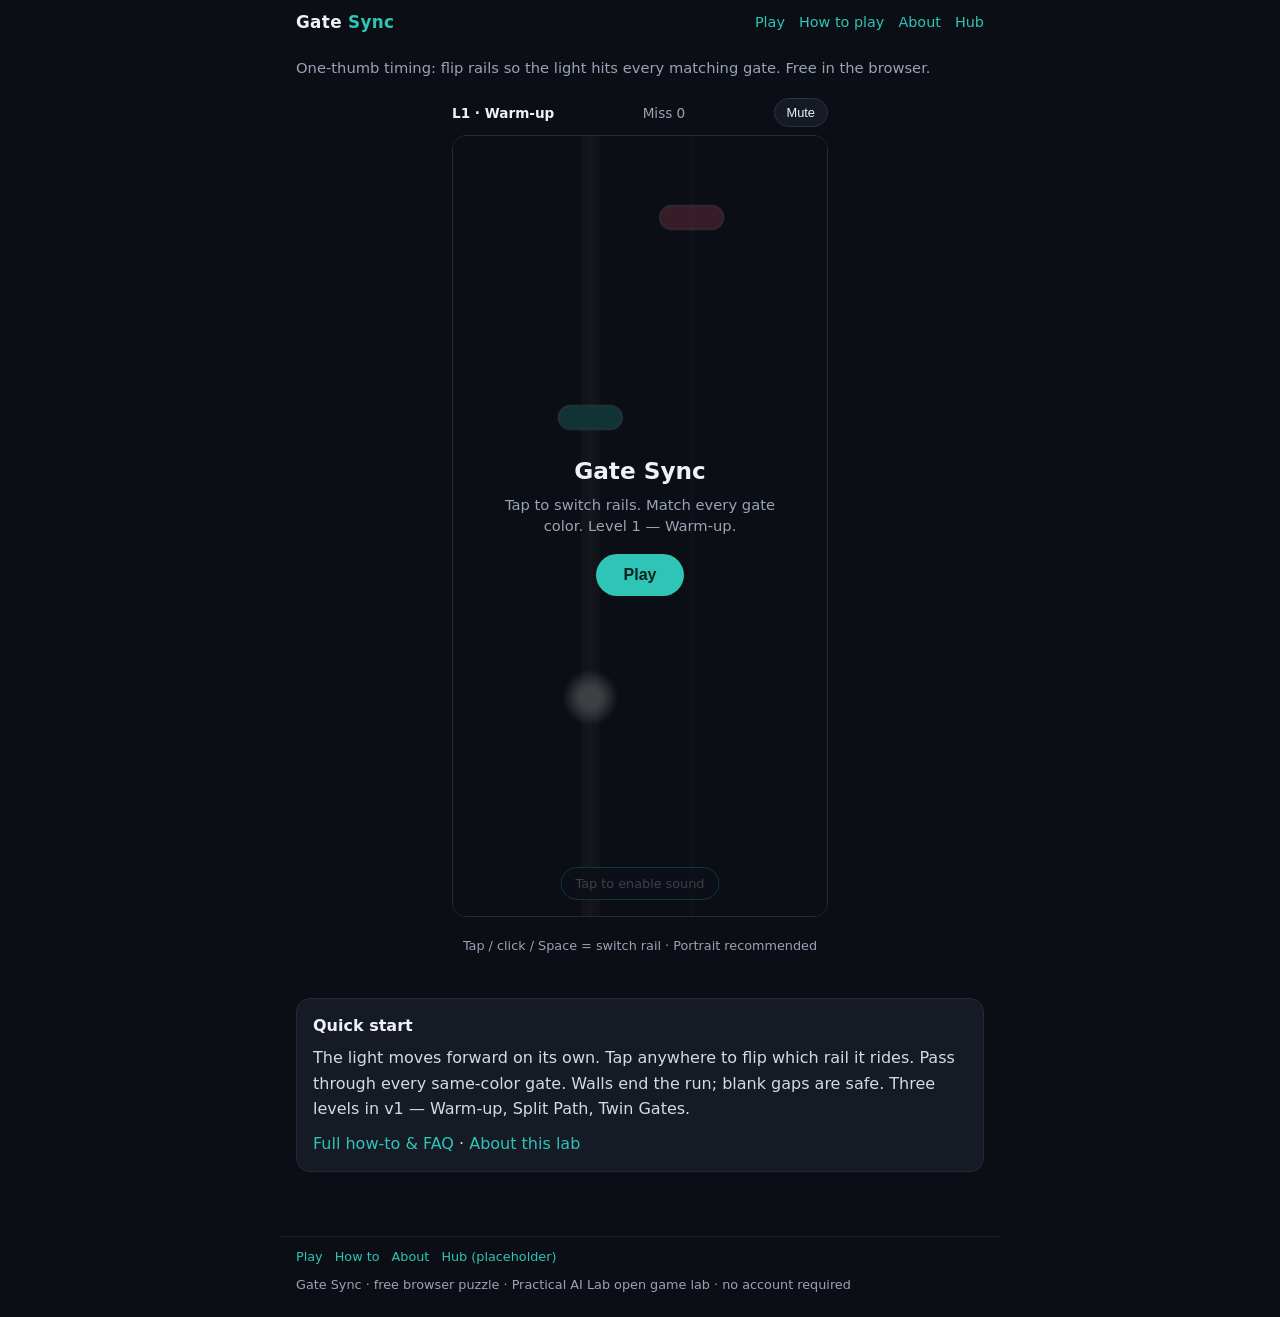
==== gate-sync/index.html @ f9932de1 "Publish Gate Sync for GitHub Pages. Add the static game under gate-sync/, point its sitemap at the p" ====
<!DOCTYPE html>
<html lang="en">
<head>
  <meta charset="utf-8" />
  <meta name="viewport" content="width=device-width, initial-scale=1, viewport-fit=cover" />
  <title>Gate Sync — free browser game (no download)</title>
  <meta name="description" content="Gate Sync is a free one-thumb color rail timing puzzle. Flip rails so the light hits every matching gate. Play in the browser — no account, no download." />
  <meta name="keywords" content="gate sync browser game free no download, one thumb color gates mobile game, color rail timing puzzle online free" />
  <link rel="canonical" href="./index.html" />
  <meta property="og:title" content="Gate Sync — free browser game" />
  <meta property="og:description" content="One-thumb timing: flip rails so the light hits every matching gate." />
  <meta property="og:type" content="website" />
  <link rel="stylesheet" href="css/style.css" />
</head>
<body>
  <header class="site-header">
    <div class="brand">Gate <span>Sync</span></div>
    <nav class="nav" aria-label="Primary">
      <a href="index.html">Play</a>
      <a href="howto.html">How to play</a>
      <a href="about.html">About</a>
      <a href="#hub">Hub</a>
    </nav>
  </header>
  <p class="tagline">One-thumb timing: flip rails so the light hits every matching gate. Free in the browser.</p>

  <main id="game-shell">
    <h1 class="hidden">Gate Sync — free browser game</h1>
    <div id="hud">
      <span id="hud-level">L1 · Warm-up</span>
      <span id="hud-stars" class="hidden">★★★</span>
      <span id="hud-miss">Miss 0</span>
      <button type="button" id="btn-mute" aria-pressed="false" title="Mute sound">Mute</button>
    </div>
    <div id="game-wrap">
      <div id="twin-hint" class="hidden" aria-live="polite"></div>
      <div id="sound-tip">Tap to enable sound</div>
      <canvas id="game" width="390" height="700" aria-label="Gate Sync play area"></canvas>
      <div id="overlay">
        <h2 id="overlay-title">Gate Sync</h2>
        <p id="overlay-sub">Tap to switch rails. Match every gate color.</p>
        <button type="button" id="overlay-btn">Play</button>
      </div>
    </div>
    <p class="hint-bar">Tap / click / Space = switch rail · Portrait recommended</p>
  </main>

  <section class="page" style="padding-top:0">
    <div class="card">
      <strong>Quick start</strong>
      <p style="margin:0.4em 0 0">The light moves forward on its own. Tap anywhere to flip which rail it rides. Pass through every same-color gate. Walls end the run; blank gaps are safe. Three levels in v1 — Warm-up, Split Path, Twin Gates.</p>
      <p style="margin:0.6em 0 0"><a href="howto.html">Full how-to &amp; FAQ</a> · <a href="about.html">About this lab</a></p>
    </div>
  </section>

  <footer class="site-footer">
    <nav>
      <a href="index.html">Play</a>
      <a href="howto.html">How to</a>
      <a href="about.html">About</a>
      <a id="hub" href="./">Hub (placeholder)</a>
    </nav>
    <p>Gate Sync · free browser puzzle · Practical AI Lab open game lab · no account required</p>
  </footer>

  <script src="js/audio.js"></script>
  <script src="js/game.js"></script>
</body>
</html>
---- gate-sync/css/style.css ----
/* Gate Sync — portrait-first abstract UI */
:root {
  --bg: #0b0e14;
  --panel: #151a24;
  --text: #eef1f6;
  --muted: #9aa3b5;
  --accent: #2ec4b6;
  --warn: #f4a261;
  --danger: #e85d75;
  --radius: 14px;
  --font: system-ui, -apple-system, "Segoe UI", Roboto, sans-serif;
}

* { box-sizing: border-box; }
html, body {
  margin: 0;
  padding: 0;
  background: var(--bg);
  color: var(--text);
  font-family: var(--font);
  min-height: 100%;
}
body {
  display: flex;
  flex-direction: column;
  align-items: center;
  min-height: 100vh;
}

a { color: var(--accent); text-decoration: none; }
a:hover { text-decoration: underline; }

.site-header, .site-footer {
  width: 100%;
  max-width: 720px;
  padding: 12px 16px;
}
.site-header {
  display: flex;
  flex-wrap: wrap;
  align-items: center;
  justify-content: space-between;
  gap: 8px;
}
.brand {
  font-weight: 700;
  font-size: 1.05rem;
  letter-spacing: 0.02em;
}
.brand span { color: var(--accent); }
.nav { display: flex; gap: 14px; flex-wrap: wrap; font-size: 0.9rem; }
.tagline {
  width: 100%;
  max-width: 720px;
  padding: 0 16px 8px;
  color: var(--muted);
  font-size: 0.92rem;
}

/* Game shell */
#game-shell {
  width: 100%;
  max-width: 420px;
  padding: 0 12px 16px;
  display: flex;
  flex-direction: column;
  gap: 8px;
}
#hud {
  display: flex;
  justify-content: space-between;
  align-items: center;
  gap: 8px;
  font-size: 0.85rem;
  color: var(--muted);
}
#hud-level { color: var(--text); font-weight: 600; }
#hud-stars { color: var(--warn); letter-spacing: 2px; }
#btn-mute {
  background: var(--panel);
  border: 1px solid #2a3142;
  color: var(--text);
  border-radius: 999px;
  padding: 6px 12px;
  font-size: 0.8rem;
  cursor: pointer;
}
#btn-mute[aria-pressed="true"] { color: var(--danger); }

#game-wrap {
  position: relative;
  width: 100%;
  background: #0f1219;
  border-radius: var(--radius);
  overflow: hidden;
  border: 1px solid #232a3a;
  touch-action: none;
  user-select: none;
}
#game {
  display: block;
  width: 100%;
  height: auto;
  margin: 0 auto;
  cursor: pointer;
}

#twin-hint {
  position: absolute;
  left: 50%;
  top: 12px;
  transform: translateX(-50%);
  background: rgba(244,162,97,0.92);
  color: #1a1208;
  font-size: 0.78rem;
  font-weight: 600;
  padding: 6px 12px;
  border-radius: 999px;
  white-space: nowrap;
  z-index: 3;
  pointer-events: none;
}
#twin-hint.hidden { display: none; }

#sound-tip {
  position: absolute;
  left: 50%;
  bottom: 16px;
  transform: translateX(-50%);
  background: rgba(21,26,36,0.92);
  border: 1px solid #2ec4b6;
  color: var(--text);
  font-size: 0.8rem;
  padding: 8px 14px;
  border-radius: 999px;
  z-index: 4;
  cursor: pointer;
}
#sound-tip.hidden { display: none; }

#overlay {
  position: absolute;
  inset: 0;
  background: rgba(11,14,20,0.78);
  display: flex;
  flex-direction: column;
  align-items: center;
  justify-content: center;
  gap: 10px;
  padding: 24px;
  text-align: center;
  z-index: 5;
}
#overlay.hidden { display: none; }
#overlay-title {
  font-size: 1.45rem;
  font-weight: 700;
  margin: 0;
}
#overlay-sub {
  color: var(--muted);
  font-size: 0.92rem;
  max-width: 280px;
  margin: 0;
  line-height: 1.45;
}
#overlay-btn {
  margin-top: 8px;
  background: var(--accent);
  color: #06211e;
  border: none;
  border-radius: 999px;
  padding: 12px 28px;
  font-weight: 700;
  font-size: 1rem;
  cursor: pointer;
}
#overlay-btn:active { transform: scale(0.98); }

.hint-bar {
  text-align: center;
  color: var(--muted);
  font-size: 0.8rem;
}

/* Content pages */
.page {
  width: 100%;
  max-width: 720px;
  padding: 8px 16px 48px;
  line-height: 1.6;
}
.page h1 {
  font-size: 1.6rem;
  margin: 8px 0 12px;
}
.page h2 {
  font-size: 1.15rem;
  margin-top: 1.6em;
  color: var(--accent);
}
.page p, .page li { color: #d5dae6; }
.page .meta { color: var(--muted); font-size: 0.9rem; }
.faq dt {
  font-weight: 700;
  margin-top: 1em;
  color: var(--text);
}
.faq dd {
  margin: 0.35em 0 0;
  color: #d5dae6;
}
.card {
  background: var(--panel);
  border: 1px solid #232a3a;
  border-radius: var(--radius);
  padding: 14px 16px;
  margin: 16px 0;
}
.hidden { display: none !important; }

.site-footer {
  color: var(--muted);
  font-size: 0.8rem;
  border-top: 1px solid #1c2230;
  margin-top: auto;
}
.site-footer nav { display: flex; gap: 12px; flex-wrap: wrap; margin-bottom: 6px; }

@media (min-width: 700px) {
  #game-shell { max-width: 400px; }
}
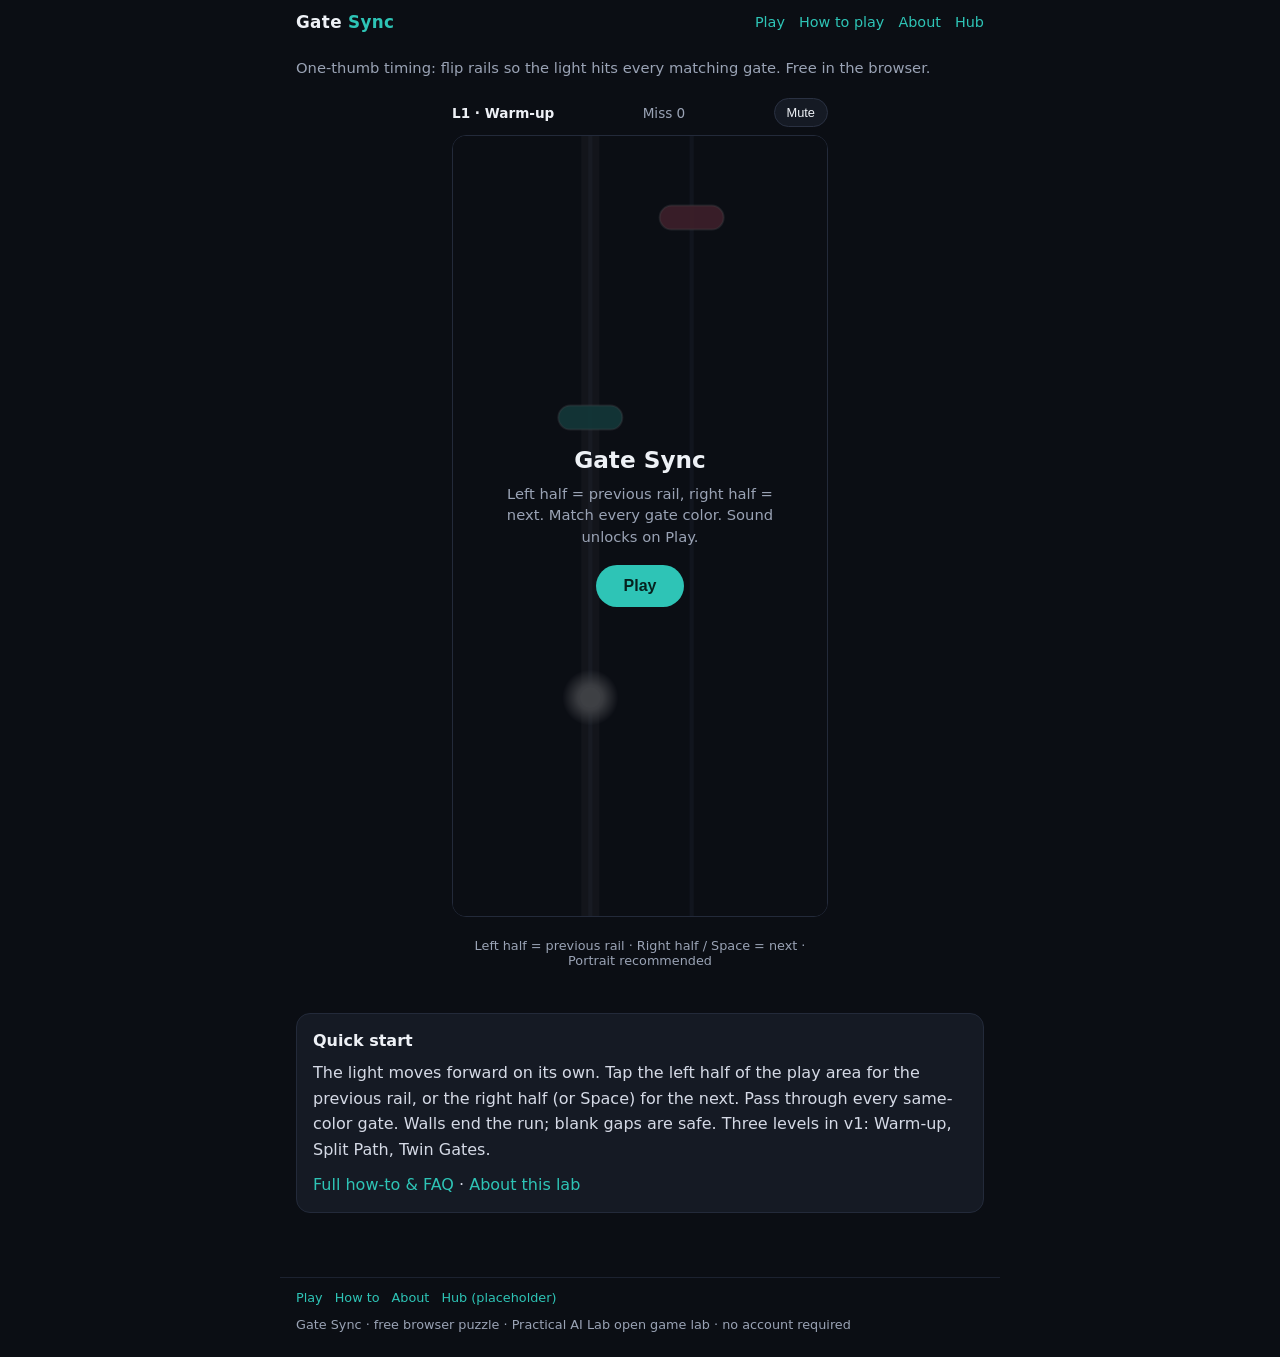
==== commit 6391cd1c: "Update Gate Sync with the QA-fixed build. Switch rails from either side, widen the later levels, dro" ====
--- a/gate-sync/index.html
+++ b/gate-sync/index.html
@@ -34,21 +34,21 @@
     </div>
     <div id="game-wrap">
       <div id="twin-hint" class="hidden" aria-live="polite"></div>
-      <div id="sound-tip">Tap to enable sound</div>
+      <div id="sound-tip" class="hidden" aria-hidden="true">Sound unlocks on Play</div>
       <canvas id="game" width="390" height="700" aria-label="Gate Sync play area"></canvas>
       <div id="overlay">
         <h2 id="overlay-title">Gate Sync</h2>
-        <p id="overlay-sub">Tap to switch rails. Match every gate color.</p>
+        <p id="overlay-sub">Left half = previous rail, right half = next. Match every gate color. Sound unlocks on Play.</p>
         <button type="button" id="overlay-btn">Play</button>
       </div>
     </div>
-    <p class="hint-bar">Tap / click / Space = switch rail · Portrait recommended</p>
+    <p class="hint-bar">Left half = previous rail · Right half / Space = next · Portrait recommended</p>
   </main>
 
   <section class="page" style="padding-top:0">
     <div class="card">
       <strong>Quick start</strong>
-      <p style="margin:0.4em 0 0">The light moves forward on its own. Tap anywhere to flip which rail it rides. Pass through every same-color gate. Walls end the run; blank gaps are safe. Three levels in v1 — Warm-up, Split Path, Twin Gates.</p>
+      <p style="margin:0.4em 0 0">The light moves forward on its own. Tap the left half of the play area for the previous rail, or the right half (or Space) for the next. Pass through every same-color gate. Walls end the run; blank gaps are safe. Three levels in v1: Warm-up, Split Path, Twin Gates.</p>
       <p style="margin:0.6em 0 0"><a href="howto.html">Full how-to &amp; FAQ</a> · <a href="about.html">About this lab</a></p>
     </div>
   </section>
